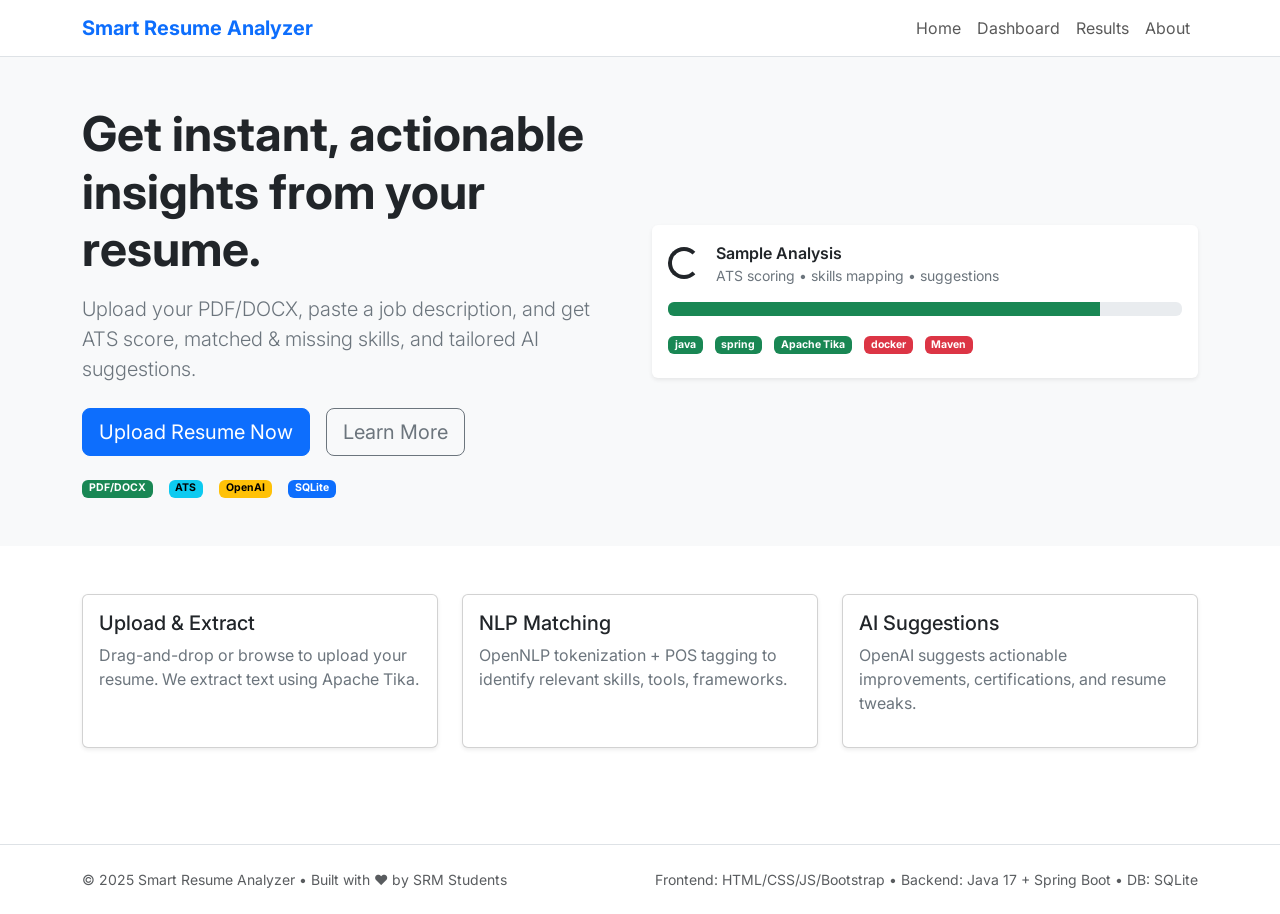
==== frontend/index.html @ b989828f "Initial clean commit (no secrets, no build artifacts)" ====
<!doctype html>
<html lang="en">
<head>
  <meta charset="utf-8">
  <meta name="viewport" content="width=device-width, initial-scale=1">
  <title>Home • Smart Resume Analyzer</title>
  <link href="https://cdn.jsdelivr.net/npm/bootstrap@5.3.3/dist/css/bootstrap.min.css" rel="stylesheet">
  <link href="https://fonts.googleapis.com/css2?family=Inter:wght@400;500;600;700&display=swap" rel="stylesheet">
  <link href="/css/style.css" rel="stylesheet">
  <style>body{font-family:'Inter',system-ui,-apple-system,Segoe UI,Roboto,'Helvetica Neue',Arial,sans-serif;}</style>
</head>
<body class="bg-white">
<nav class="navbar navbar-expand-lg bg-white border-bottom sticky-top">
  <div class="container">
    <a class="navbar-brand fw-bold text-primary" href="/index.html">Smart Resume Analyzer</a>
    <button class="navbar-toggler" type="button" data-bs-toggle="collapse" data-bs-target="#nav" aria-controls="nav" aria-expanded="false" aria-label="Toggle navigation">
      <span class="navbar-toggler-icon"></span>
    </button>
    <div class="collapse navbar-collapse" id="nav">
      <ul class="navbar-nav ms-auto mb-2 mb-lg-0">
        <li class="nav-item"><a class="nav-link" href="/index.html">Home</a></li>
        <li class="nav-item"><a class="nav-link" href="/dashboard.html">Dashboard</a></li>
        <li class="nav-item"><a class="nav-link" href="/results.html">Results</a></li>
        <li class="nav-item"><a class="nav-link" href="/about.html">About</a></li>
      </ul>
    </div>
  </div>
</nav>


<section class="py-5 bg-light">
  <div class="container">
    <div class="row align-items-center">
      <div class="col-lg-6">
        <h1 class="display-5 fw-bold mb-3">Get instant, actionable insights from your resume.</h1>
        <p class="lead text-secondary">Upload your PDF/DOCX, paste a job description, and get ATS score, matched & missing skills, and tailored AI suggestions.</p>
        <div class="d-flex gap-3 mt-4">
          <a href="/dashboard.html" class="btn btn-primary btn-lg">Upload Resume Now</a>
          <a href="/about.html" class="btn btn-outline-secondary btn-lg">Learn More</a>
        </div>
        <div class="d-flex align-items-center gap-3 mt-4 small text-secondary">
          <span class="badge text-bg-success">PDF/DOCX</span>
          <span class="badge text-bg-info">ATS</span>
          <span class="badge text-bg-warning">OpenAI</span>
          <span class="badge text-bg-primary">SQLite</span>
        </div>
      </div>
      <div class="col-lg-6 mt-4 mt-lg-0">
        <div class="card shadow-sm border-0">
          <div class="card-body">
            <div class="d-flex align-items-center mb-3">
              <div class="spinner-border me-3" role="status" aria-hidden="true"></div>
              <div>
                <div class="fw-semibold">Sample Analysis</div>
                <div class="text-secondary small">ATS scoring • skills mapping • suggestions</div>
              </div>
            </div>
            <div class="progress mb-3" style="height:14px;">
              <div class="progress-bar bg-success" style="width: 84%;"></div>
            </div>
            <div class="small">
              <span class="badge text-bg-success me-2 mb-2">java</span>
              <span class="badge text-bg-success me-2 mb-2">spring</span>
              <span class="badge text-bg-success me-2 mb-2">Apache Tika</span>
              <span class="badge text-bg-danger me-2 mb-2">docker</span>
              <span class="badge text-bg-danger me-2 mb-2">Maven</span>
            </div>
          </div>
        </div>
      </div>
    </div>
  </div>
</section>

<section class="py-5">
  <div class="container">
    <div class="row g-4">
      <div class="col-md-4">
        <div class="card h-100 shadow-sm hover-rise">
          <div class="card-body">
            <h5>Upload & Extract</h5>
            <p class="text-secondary">Drag-and-drop or browse to upload your resume. We extract text using Apache Tika.</p>
          </div>
        </div>
      </div>
      <div class="col-md-4">
        <div class="card h-100 shadow-sm hover-rise">
          <div class="card-body">
            <h5>NLP Matching</h5>
            <p class="text-secondary">OpenNLP tokenization + POS tagging to identify relevant skills, tools, frameworks.</p>
          </div>
        </div>
      </div>
      <div class="col-md-4">
        <div class="card h-100 shadow-sm hover-rise">
          <div class="card-body">
            <h5>AI Suggestions</h5>
            <p class="text-secondary">OpenAI suggests actionable improvements, certifications, and resume tweaks.</p>
          </div>
        </div>
      </div>
    </div>
  </div>
</section>


<footer class="border-top mt-5 py-4">
  <div class="container small text-muted d-flex flex-wrap justify-content-between">
    <span>© 2025 Smart Resume Analyzer • Built with ❤️ by SRM Students</span>
    <span>Frontend: HTML/CSS/JS/Bootstrap • Backend: Java 17 + Spring Boot • DB: SQLite</span>
  </div>
</footer>

<script src="https://cdn.jsdelivr.net/npm/bootstrap@5.3.3/dist/js/bootstrap.bundle.min.js"></script>
<script src="/js/config.js"></script>

</body>
</html>
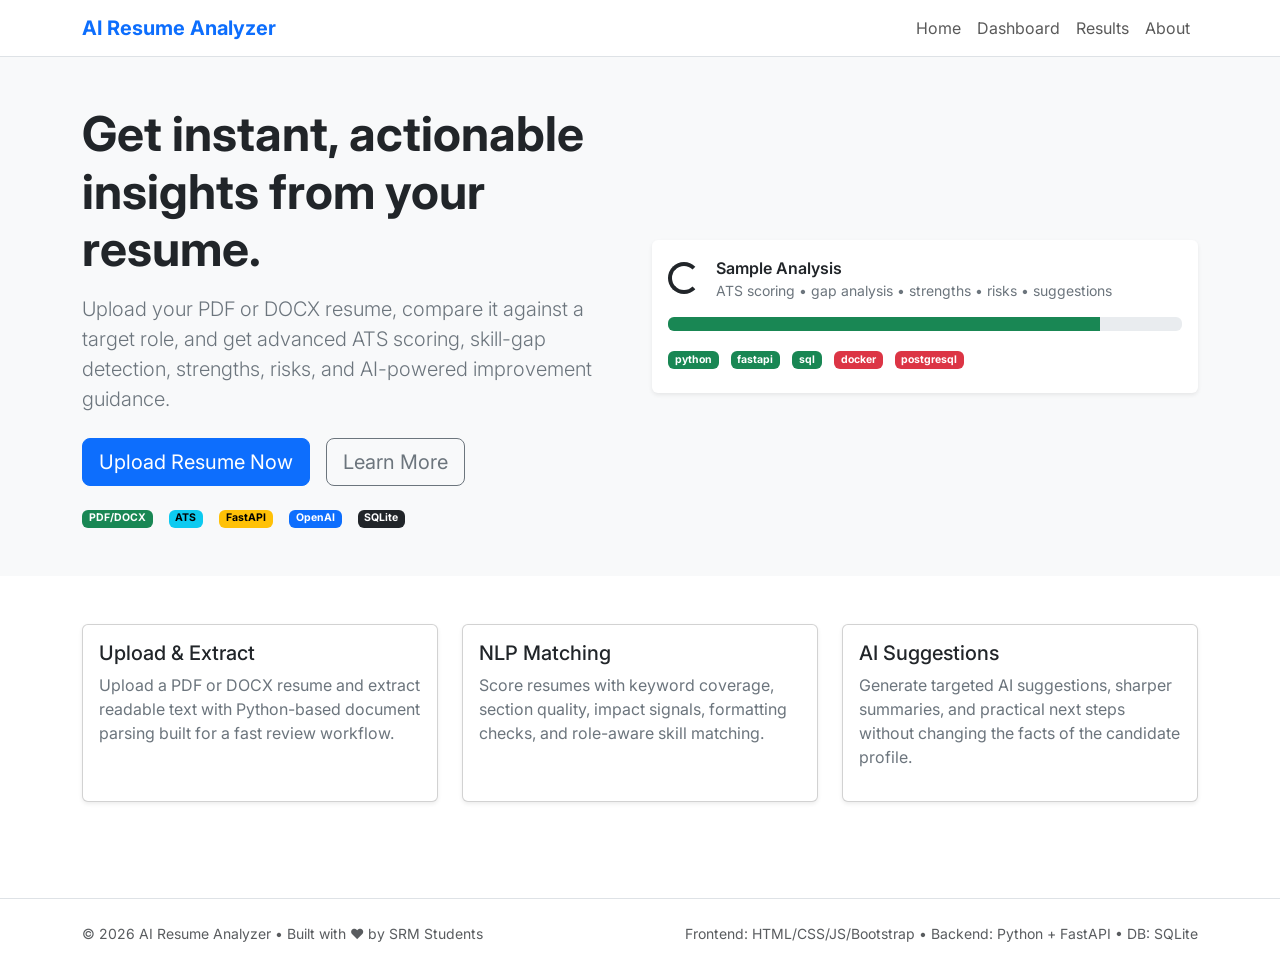
==== commit ba0893da: "Rebuild project as AI Resume Analyzer" ====
--- a/frontend/index.html
+++ b/frontend/index.html
@@ -3,7 +3,7 @@
 <head>
   <meta charset="utf-8">
   <meta name="viewport" content="width=device-width, initial-scale=1">
-  <title>Home • Smart Resume Analyzer</title>
+  <title>Home • AI Resume Analyzer</title>
   <link href="https://cdn.jsdelivr.net/npm/bootstrap@5.3.3/dist/css/bootstrap.min.css" rel="stylesheet">
   <link href="https://fonts.googleapis.com/css2?family=Inter:wght@400;500;600;700&display=swap" rel="stylesheet">
   <link href="/css/style.css" rel="stylesheet">
@@ -12,7 +12,7 @@
 <body class="bg-white">
 <nav class="navbar navbar-expand-lg bg-white border-bottom sticky-top">
   <div class="container">
-    <a class="navbar-brand fw-bold text-primary" href="/index.html">Smart Resume Analyzer</a>
+    <a class="navbar-brand fw-bold text-primary" href="/index.html">AI Resume Analyzer</a>
     <button class="navbar-toggler" type="button" data-bs-toggle="collapse" data-bs-target="#nav" aria-controls="nav" aria-expanded="false" aria-label="Toggle navigation">
       <span class="navbar-toggler-icon"></span>
     </button>
@@ -33,7 +33,7 @@
     <div class="row align-items-center">
       <div class="col-lg-6">
         <h1 class="display-5 fw-bold mb-3">Get instant, actionable insights from your resume.</h1>
-        <p class="lead text-secondary">Upload your PDF/DOCX, paste a job description, and get ATS score, matched & missing skills, and tailored AI suggestions.</p>
+        <p class="lead text-secondary">Upload your PDF or DOCX resume, compare it against a target role, and get advanced ATS scoring, skill-gap detection, strengths, risks, and AI-powered improvement guidance.</p>
         <div class="d-flex gap-3 mt-4">
           <a href="/dashboard.html" class="btn btn-primary btn-lg">Upload Resume Now</a>
           <a href="/about.html" class="btn btn-outline-secondary btn-lg">Learn More</a>
@@ -41,8 +41,9 @@
         <div class="d-flex align-items-center gap-3 mt-4 small text-secondary">
           <span class="badge text-bg-success">PDF/DOCX</span>
           <span class="badge text-bg-info">ATS</span>
-          <span class="badge text-bg-warning">OpenAI</span>
-          <span class="badge text-bg-primary">SQLite</span>
+          <span class="badge text-bg-warning">FastAPI</span>
+          <span class="badge text-bg-primary">OpenAI</span>
+          <span class="badge text-bg-dark">SQLite</span>
         </div>
       </div>
       <div class="col-lg-6 mt-4 mt-lg-0">
@@ -52,18 +53,18 @@
               <div class="spinner-border me-3" role="status" aria-hidden="true"></div>
               <div>
                 <div class="fw-semibold">Sample Analysis</div>
-                <div class="text-secondary small">ATS scoring • skills mapping • suggestions</div>
+                <div class="text-secondary small">ATS scoring • gap analysis • strengths • risks • suggestions</div>
               </div>
             </div>
             <div class="progress mb-3" style="height:14px;">
               <div class="progress-bar bg-success" style="width: 84%;"></div>
             </div>
             <div class="small">
-              <span class="badge text-bg-success me-2 mb-2">java</span>
-              <span class="badge text-bg-success me-2 mb-2">spring</span>
-              <span class="badge text-bg-success me-2 mb-2">Apache Tika</span>
+              <span class="badge text-bg-success me-2 mb-2">python</span>
+              <span class="badge text-bg-success me-2 mb-2">fastapi</span>
+              <span class="badge text-bg-success me-2 mb-2">sql</span>
               <span class="badge text-bg-danger me-2 mb-2">docker</span>
-              <span class="badge text-bg-danger me-2 mb-2">Maven</span>
+              <span class="badge text-bg-danger me-2 mb-2">postgresql</span>
             </div>
           </div>
         </div>
@@ -79,7 +80,7 @@
         <div class="card h-100 shadow-sm hover-rise">
           <div class="card-body">
             <h5>Upload & Extract</h5>
-            <p class="text-secondary">Drag-and-drop or browse to upload your resume. We extract text using Apache Tika.</p>
+            <p class="text-secondary">Upload a PDF or DOCX resume and extract readable text with Python-based document parsing built for a fast review workflow.</p>
           </div>
         </div>
       </div>
@@ -87,7 +88,7 @@
         <div class="card h-100 shadow-sm hover-rise">
           <div class="card-body">
             <h5>NLP Matching</h5>
-            <p class="text-secondary">OpenNLP tokenization + POS tagging to identify relevant skills, tools, frameworks.</p>
+            <p class="text-secondary">Score resumes with keyword coverage, section quality, impact signals, formatting checks, and role-aware skill matching.</p>
           </div>
         </div>
       </div>
@@ -95,7 +96,7 @@
         <div class="card h-100 shadow-sm hover-rise">
           <div class="card-body">
             <h5>AI Suggestions</h5>
-            <p class="text-secondary">OpenAI suggests actionable improvements, certifications, and resume tweaks.</p>
+            <p class="text-secondary">Generate targeted AI suggestions, sharper summaries, and practical next steps without changing the facts of the candidate profile.</p>
           </div>
         </div>
       </div>
@@ -106,8 +107,8 @@
 
 <footer class="border-top mt-5 py-4">
   <div class="container small text-muted d-flex flex-wrap justify-content-between">
-    <span>© 2025 Smart Resume Analyzer • Built with ❤️ by SRM Students</span>
-    <span>Frontend: HTML/CSS/JS/Bootstrap • Backend: Java 17 + Spring Boot • DB: SQLite</span>
+    <span>© 2026 AI Resume Analyzer • Built with ❤️ by SRM Students</span>
+    <span>Frontend: HTML/CSS/JS/Bootstrap • Backend: Python + FastAPI • DB: SQLite</span>
   </div>
 </footer>
 
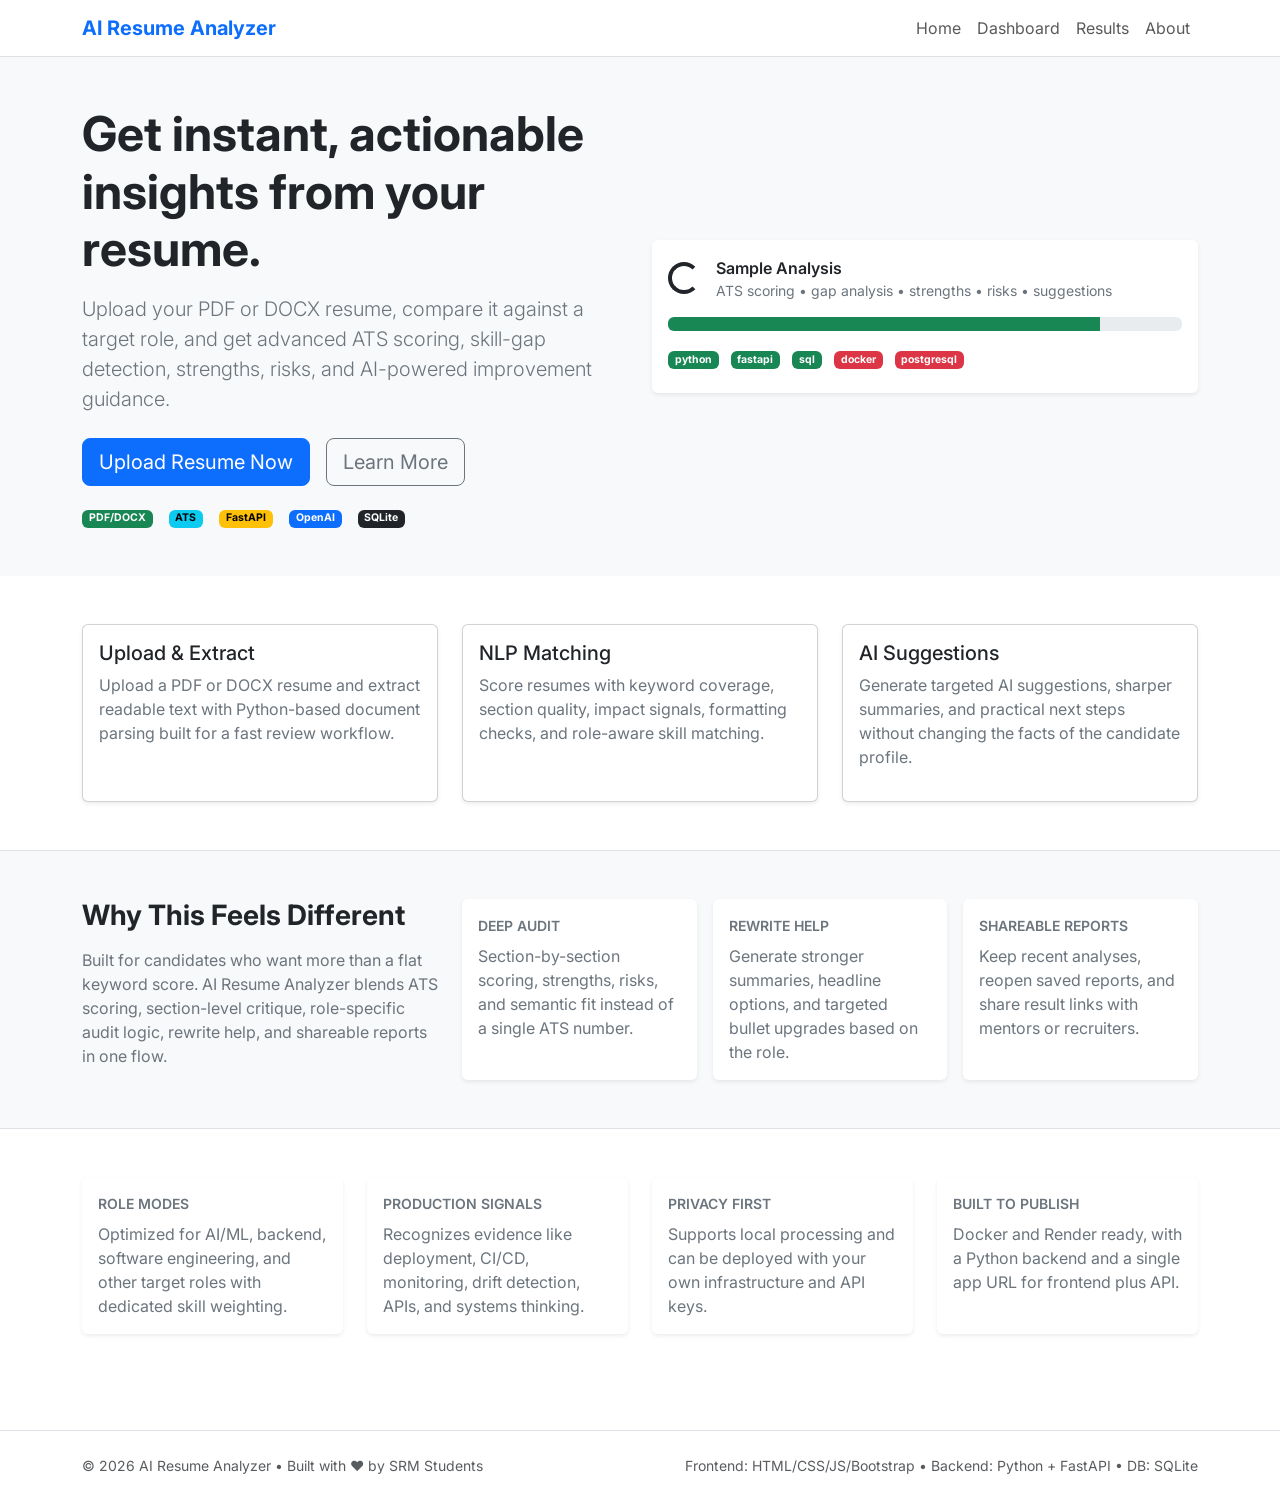
==== commit ebadc1b6: "Add premium ATS analysis and rewrite assistant" ====
--- a/frontend/index.html
+++ b/frontend/index.html
@@ -104,6 +104,84 @@
   </div>
 </section>
 
+<section class="py-5 bg-light border-top border-bottom">
+  <div class="container">
+    <div class="row g-4 align-items-start">
+      <div class="col-lg-4">
+        <h3 class="fw-bold mb-3">Why This Feels Different</h3>
+        <p class="text-secondary mb-0">Built for candidates who want more than a flat keyword score. AI Resume Analyzer blends ATS scoring, section-level critique, role-specific audit logic, rewrite help, and shareable reports in one flow.</p>
+      </div>
+      <div class="col-lg-8">
+        <div class="row g-3">
+          <div class="col-md-4">
+            <div class="card h-100 border-0 shadow-sm">
+              <div class="card-body">
+                <div class="small text-uppercase text-secondary fw-semibold mb-2">Deep Audit</div>
+                <p class="mb-0 text-secondary">Section-by-section scoring, strengths, risks, and semantic fit instead of a single ATS number.</p>
+              </div>
+            </div>
+          </div>
+          <div class="col-md-4">
+            <div class="card h-100 border-0 shadow-sm">
+              <div class="card-body">
+                <div class="small text-uppercase text-secondary fw-semibold mb-2">Rewrite Help</div>
+                <p class="mb-0 text-secondary">Generate stronger summaries, headline options, and targeted bullet upgrades based on the role.</p>
+              </div>
+            </div>
+          </div>
+          <div class="col-md-4">
+            <div class="card h-100 border-0 shadow-sm">
+              <div class="card-body">
+                <div class="small text-uppercase text-secondary fw-semibold mb-2">Shareable Reports</div>
+                <p class="mb-0 text-secondary">Keep recent analyses, reopen saved reports, and share result links with mentors or recruiters.</p>
+              </div>
+            </div>
+          </div>
+        </div>
+      </div>
+    </div>
+  </div>
+</section>
+
+<section class="py-5">
+  <div class="container">
+    <div class="row g-4">
+      <div class="col-md-6 col-lg-3">
+        <div class="card h-100 border-0 shadow-sm">
+          <div class="card-body">
+            <div class="small text-uppercase text-secondary fw-semibold mb-2">Role Modes</div>
+            <p class="mb-0 text-secondary">Optimized for AI/ML, backend, software engineering, and other target roles with dedicated skill weighting.</p>
+          </div>
+        </div>
+      </div>
+      <div class="col-md-6 col-lg-3">
+        <div class="card h-100 border-0 shadow-sm">
+          <div class="card-body">
+            <div class="small text-uppercase text-secondary fw-semibold mb-2">Production Signals</div>
+            <p class="mb-0 text-secondary">Recognizes evidence like deployment, CI/CD, monitoring, drift detection, APIs, and systems thinking.</p>
+          </div>
+        </div>
+      </div>
+      <div class="col-md-6 col-lg-3">
+        <div class="card h-100 border-0 shadow-sm">
+          <div class="card-body">
+            <div class="small text-uppercase text-secondary fw-semibold mb-2">Privacy First</div>
+            <p class="mb-0 text-secondary">Supports local processing and can be deployed with your own infrastructure and API keys.</p>
+          </div>
+        </div>
+      </div>
+      <div class="col-md-6 col-lg-3">
+        <div class="card h-100 border-0 shadow-sm">
+          <div class="card-body">
+            <div class="small text-uppercase text-secondary fw-semibold mb-2">Built to Publish</div>
+            <p class="mb-0 text-secondary">Docker and Render ready, with a Python backend and a single app URL for frontend plus API.</p>
+          </div>
+        </div>
+      </div>
+    </div>
+  </div>
+</section>
+
 
 <footer class="border-top mt-5 py-4">
   <div class="container small text-muted d-flex flex-wrap justify-content-between">
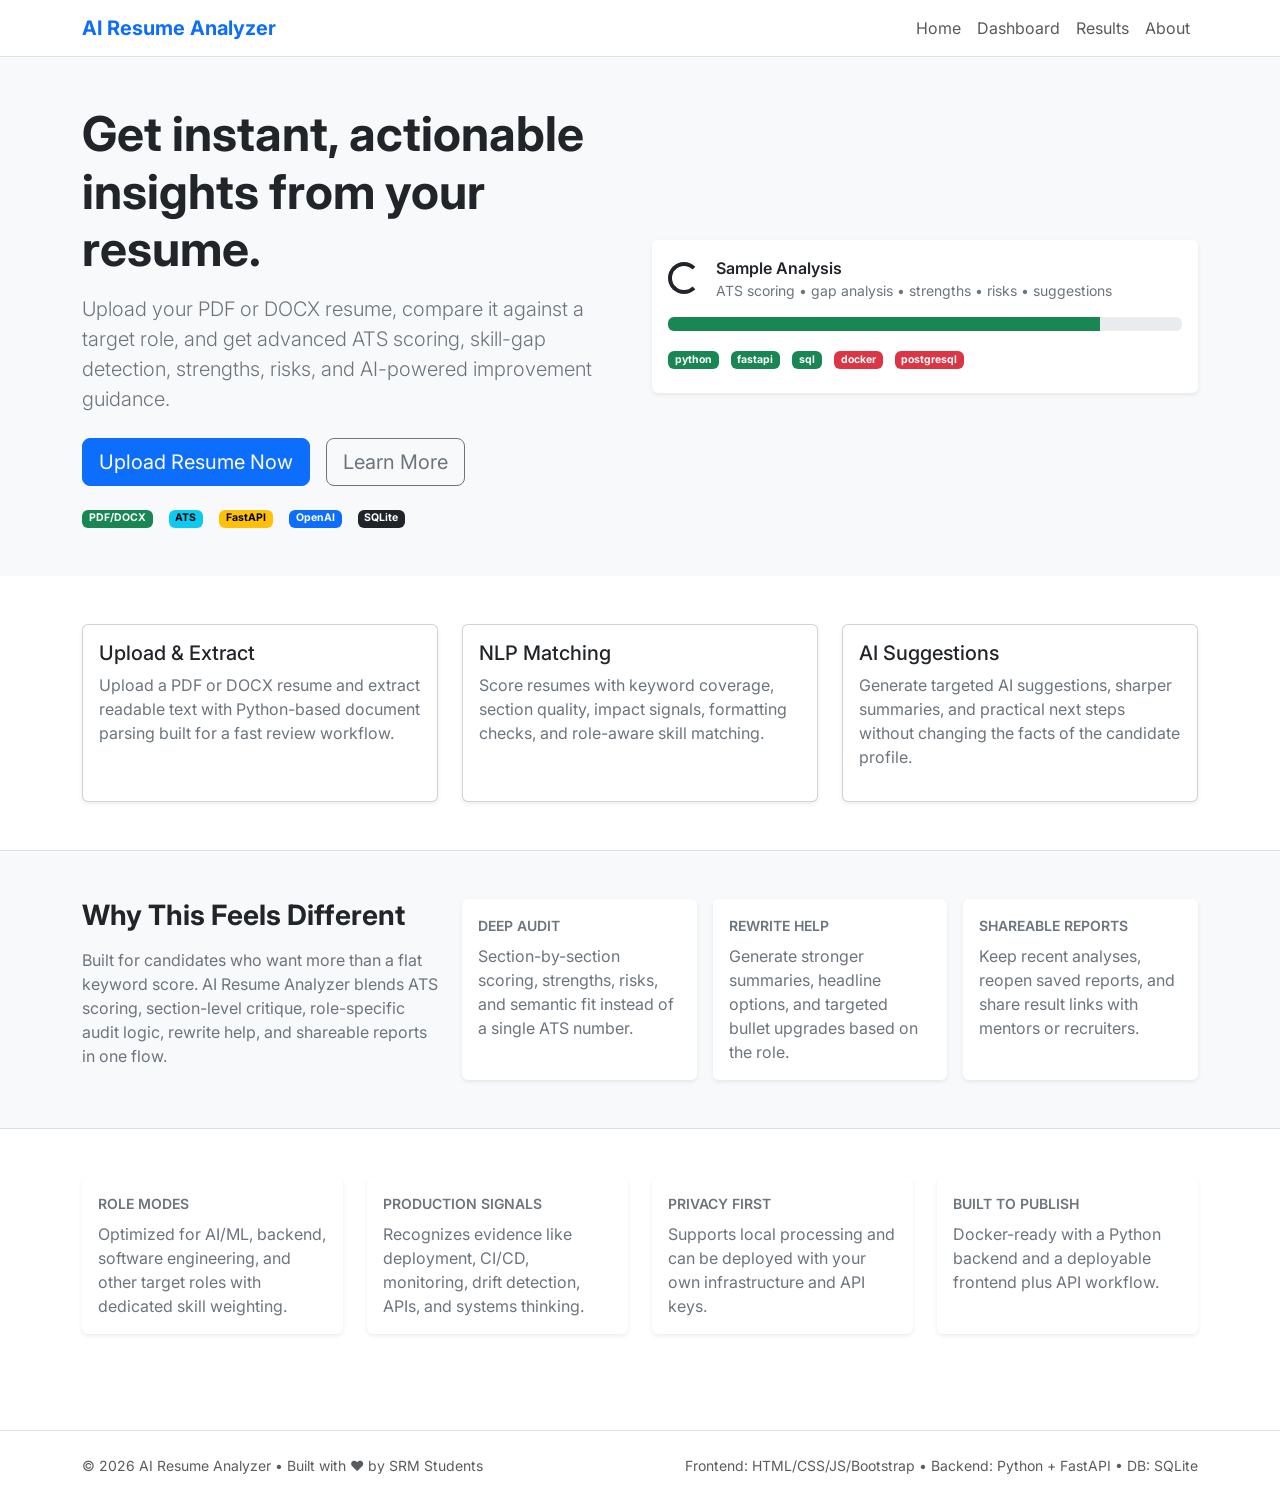
==== commit 6695f567: "Remove Render deployment files" ====
--- a/frontend/index.html
+++ b/frontend/index.html
@@ -174,7 +174,7 @@
         <div class="card h-100 border-0 shadow-sm">
           <div class="card-body">
             <div class="small text-uppercase text-secondary fw-semibold mb-2">Built to Publish</div>
-            <p class="mb-0 text-secondary">Docker and Render ready, with a Python backend and a single app URL for frontend plus API.</p>
+            <p class="mb-0 text-secondary">Docker-ready with a Python backend and a deployable frontend plus API workflow.</p>
           </div>
         </div>
       </div>
@@ -191,6 +191,7 @@
 </footer>
 
 <script src="https://cdn.jsdelivr.net/npm/bootstrap@5.3.3/dist/js/bootstrap.bundle.min.js"></script>
+<script src="/js/deploy-config.js"></script>
 <script src="/js/config.js"></script>
 
 </body>
